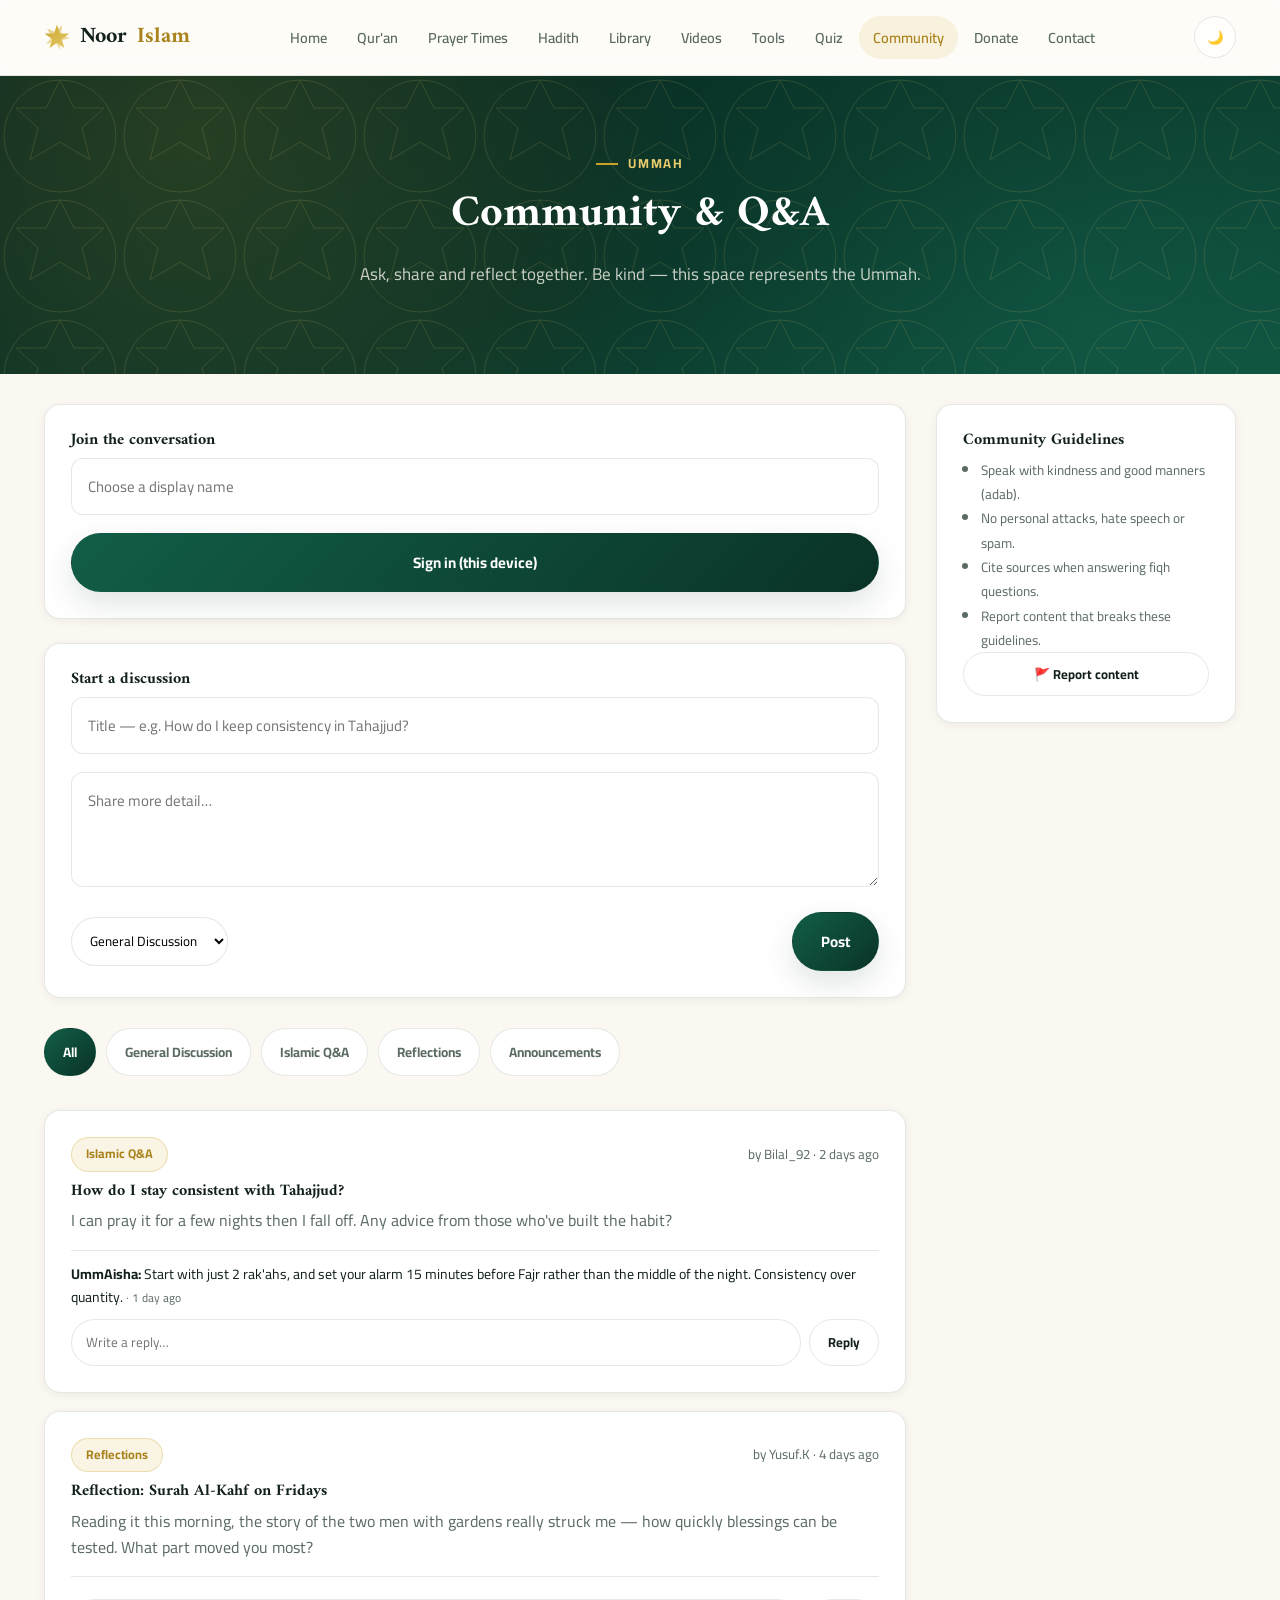
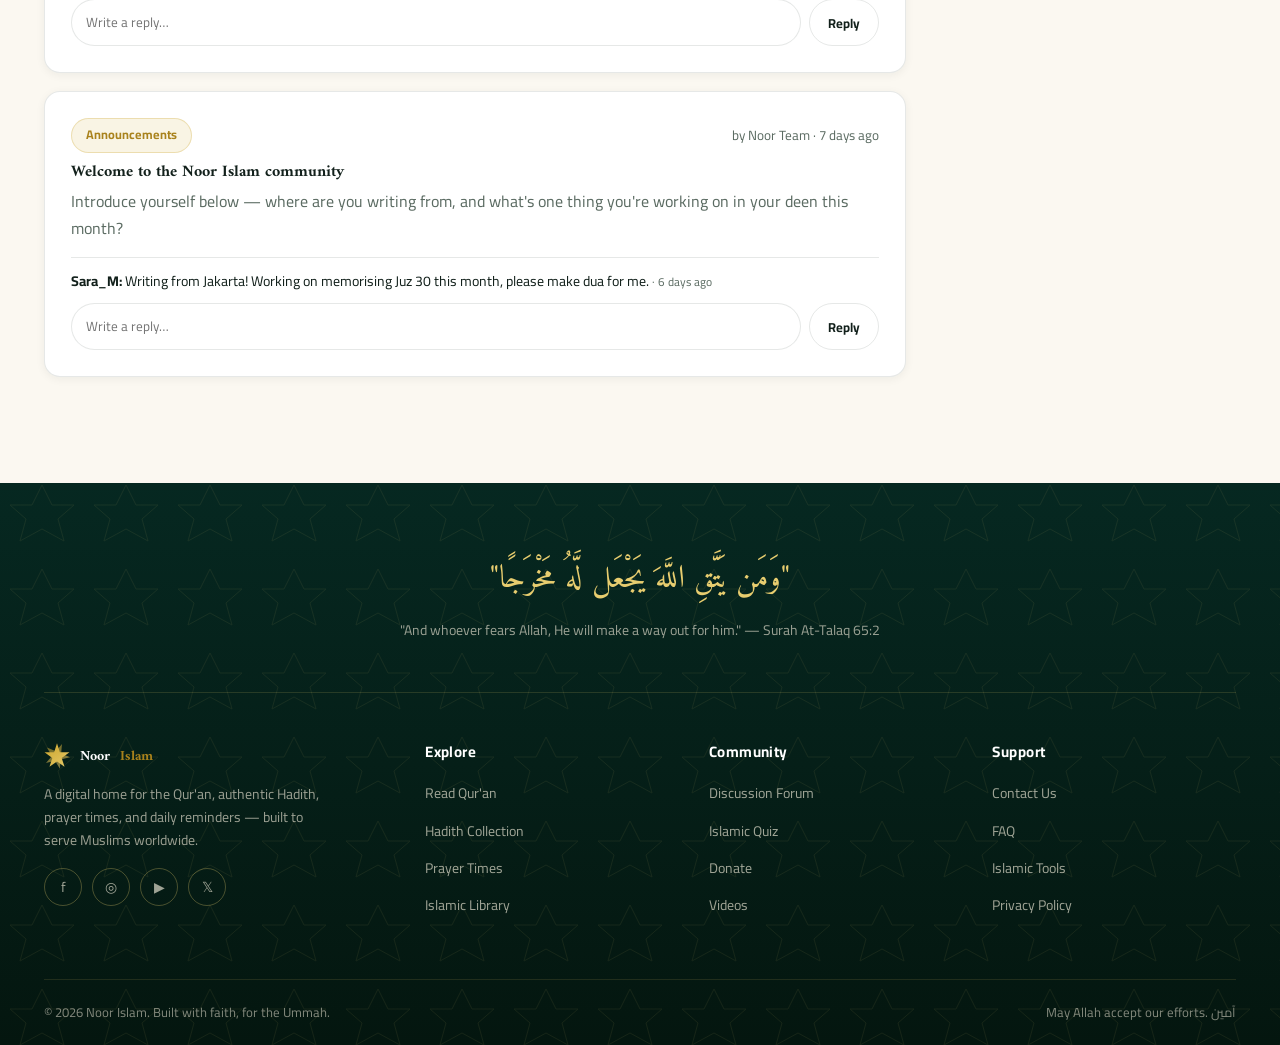
==== community.html @ 0ee1b212 "Add files via upload" ====
<!DOCTYPE html>
<html lang="en">
<head>
<meta charset="UTF-8">
<meta name="viewport" content="width=device-width, initial-scale=1.0">
<title>Community — Discussion &amp; Islamic Q&amp;A | Noor Islam</title>
<meta name="description" content="Join the Noor Islam community: ask questions, share reflections, and reply to fellow Muslims worldwide.">
<link href="https://fonts.googleapis.com/css2?family=Amiri:wght@400;700&family=Cairo:wght@400;500;600;700;800&display=swap" rel="stylesheet">
<link rel="manifest" href="manifest.json">
<link rel="icon" href="icons/icon.svg" type="image/svg+xml">
<meta name="theme-color" content="#0e4d3b">
<link rel="stylesheet" href="css/style.css">
</head>
<body>
<div id="site-header"></div>

<section class="hero" style="padding:70px 0 50px;">
  <div class="container text-center">
    <span class="eyebrow" style="justify-content:center;color:var(--gold-300)">Ummah</span>
    <h1 class="hero-title" style="font-size:clamp(28px,4vw,44px);">Community &amp; Q&amp;A</h1>
    <p class="hero-sub">Ask, share and reflect together. Be kind — this space represents the Ummah.</p>
  </div>
</section>

<section class="section" style="padding-top:30px;">
  <div class="container">
    <div class="grid" style="grid-template-columns:1fr 300px;gap:30px;align-items:flex-start;">

      <div>
        <!-- Profile / sign-in -->
        <div class="card reveal" id="profile-card" style="margin-bottom:24px;"></div>

        <!-- New post -->
        <div class="card reveal" style="margin-bottom:30px;">
          <h4>Start a discussion</h4>
          <div class="field"><input type="text" id="post-title" placeholder="Title — e.g. How do I keep consistency in Tahajjud?"></div>
          <div class="field"><textarea id="post-body" rows="3" placeholder="Share more detail…"></textarea></div>
          <div class="flex justify-between items-center">
            <select id="post-cat" style="padding:10px 14px;border-radius:100px;border:1px solid var(--border);background:var(--surface);">
              <option>General Discussion</option><option>Islamic Q&amp;A</option><option>Reflections</option><option>Announcements</option>
            </select>
            <button class="btn btn-primary" id="post-submit">Post</button>
          </div>
        </div>

        <div class="filter-row" id="forum-filters"></div>
        <div id="thread-list"></div>
      </div>

      <aside class="card reveal">
        <h4>Community Guidelines</h4>
        <ul style="font-size:13.5px;color:var(--text-muted);line-height:1.8;list-style:disc;padding-left:18px;">
          <li>Speak with kindness and good manners (adab).</li>
          <li>No personal attacks, hate speech or spam.</li>
          <li>Cite sources when answering fiqh questions.</li>
          <li>Report content that breaks these guidelines.</li>
        </ul>
        <button class="btn btn-outline btn-block btn-sm" onclick="toast('Report received — a moderator will review this content.')">🚩 Report content</button>
      </aside>
    </div>
  </div>
</section>

<div id="site-footer"></div>
<script src="js/main.js"></script>
<script src="js/community.js"></script>
</body>
</html>
---- css/style.css ----
/* =========================================================
   NOOR ISLAM — Design System
   Palette: Deep emerald + antique gold + ivory + ink
   Display type: Amiri (serif, Arabic-capable)
   Body type: Cairo (Arabic + Latin sans)
   Signature: 8-pointed geometric star (rub el hizb) motif
   ========================================================= */

:root{
  --emerald-950:#062821;
  --emerald-900:#0a3327;
  --emerald-800:#0e4d3b;
  --emerald-700:#125e48;
  --emerald-600:#177259;
  --emerald-500:#1c8a6c;
  --gold-600:#a9821c;
  --gold-500:#c9a227;
  --gold-400:#dcb93f;
  --gold-300:#e8cd6f;
  --ivory-50:#fbf8f1;
  --ivory-100:#f4ecd8;
  --ivory-200:#ece0c4;
  --ink-900:#12201b;
  --ink-700:#26362f;
  --white:#ffffff;

  --bg:var(--ivory-50);
  --bg-alt:var(--ivory-100);
  --surface:#ffffff;
  --surface-glass:rgba(255,255,255,.55);
  --text:var(--ink-900);
  --text-muted:#5b6b62;
  --border:rgba(18,32,27,.1);
  --primary:var(--emerald-800);
  --primary-strong:var(--emerald-950);
  --accent:var(--gold-500);
  --accent-strong:var(--gold-600);
  --shadow-sm:0 2px 10px rgba(6,40,33,.06);
  --shadow-md:0 12px 30px rgba(6,40,33,.12);
  --shadow-gold:0 0 0 1px rgba(201,162,39,.35), 0 8px 24px rgba(201,162,39,.15);
  --radius-sm:10px;
  --radius-md:16px;
  --radius-lg:26px;
  --font-display:'Amiri','Georgia',serif;
  --font-body:'Cairo','Segoe UI',sans-serif;
  --font-arabic:'Amiri Quran','Amiri',serif;
  --header-h:76px;
}

[data-theme="dark"]{
  --bg:#081d17;
  --bg-alt:#0b241c;
  --surface:#0e2c22;
  --surface-glass:rgba(14,44,34,.55);
  --text:#f1ede0;
  --text-muted:#a9baaf;
  --border:rgba(232,205,111,.14);
  --primary:var(--emerald-500);
  --primary-strong:var(--gold-400);
  --shadow-sm:0 2px 12px rgba(0,0,0,.35);
  --shadow-md:0 14px 34px rgba(0,0,0,.45);
}

*,*::before,*::after{box-sizing:border-box;}
html{scroll-behavior:smooth;}
body{
  margin:0;
  background:var(--bg);
  color:var(--text);
  font-family:var(--font-body);
  line-height:1.65;
  -webkit-font-smoothing:antialiased;
  transition:background .35s ease,color .35s ease;
  overflow-x:hidden;
}
img{max-width:100%;display:block;}
a{color:inherit;text-decoration:none;}
ul{list-style:none;margin:0;padding:0;}
h1,h2,h3,h4{font-family:var(--font-display);line-height:1.2;margin:0 0 .5em;font-weight:700;}
p{margin:0 0 1em;color:var(--text-muted);}
button{font-family:inherit;cursor:pointer;}
input,select,textarea{font-family:inherit;}
::selection{background:var(--gold-300);color:var(--ink-900);}

.container{width:100%;max-width:1240px;margin:0 auto;padding:0 24px;}
.section{padding:88px 0;position:relative;}
.section-alt{background:var(--bg-alt);}
.eyebrow{
  display:inline-flex;align-items:center;gap:10px;
  font-size:13px;letter-spacing:.14em;text-transform:uppercase;
  color:var(--accent-strong);font-weight:700;margin-bottom:14px;
}
.eyebrow::before{content:"";width:22px;height:2px;background:var(--accent);display:inline-block;}
.section-head{max-width:640px;margin-bottom:48px;}
.section-head.center{margin-left:auto;margin-right:auto;text-align:center;}
.section-title{font-size:clamp(28px,3.6vw,42px);}
.text-gold{color:var(--accent);}

/* ---------- Star / geometric motif (signature element) ---------- */
.star-motif{
  width:1em;height:1em;display:inline-block;
  background:conic-gradient(from 0deg, var(--accent) 0 12.5%, transparent 0 25%) ;
  -webkit-mask:none;
}
.star8{
  --s:56px;width:var(--s);height:var(--s);position:relative;display:inline-block;
}
.star8::before,.star8::after{
  content:"";position:absolute;inset:0;
  background:linear-gradient(135deg,var(--accent),var(--gold-300));
  clip-path:polygon(50% 0%,61% 35%,98% 35%,68% 57%,79% 91%,50% 70%,21% 91%,32% 57%,2% 35%,39% 35%);
}
.star8::after{transform:rotate(22.5deg);opacity:.55;}
.pattern-bg{
  position:absolute;inset:0;pointer-events:none;opacity:.06;
  background-image:url("data:image/svg+xml,%3Csvg xmlns='http://www.w3.org/2000/svg' width='84' height='84' viewBox='0 0 84 84'%3E%3Cg fill='none' stroke='%23c9a227' stroke-width='1'%3E%3Cpath d='M42 2 L52 22 L74 22 L58 36 L64 58 L42 46 L20 58 L26 36 L10 22 L32 22 Z'/%3E%3Ccircle cx='42' cy='42' r='40'/%3E%3C/g%3E%3C/svg%3E");
  background-size:84px 84px;
}
.divider-star{display:flex;align-items:center;justify-content:center;gap:14px;margin:0 auto 40px;width:fit-content;}
.divider-star::before,.divider-star::after{content:"";width:70px;height:1px;background:linear-gradient(90deg,transparent,var(--accent));}
.divider-star::after{background:linear-gradient(90deg,var(--accent),transparent);}

/* ---------- Buttons ---------- */
.btn{
  display:inline-flex;align-items:center;justify-content:center;gap:8px;
  padding:14px 28px;border-radius:100px;font-weight:700;font-size:15px;
  border:1px solid transparent;transition:transform .25s ease,box-shadow .25s ease,background .25s ease;
  white-space:nowrap;
}
.btn:active{transform:scale(.97);}
.btn-primary{background:linear-gradient(135deg,var(--emerald-700),var(--emerald-900));color:#fff;box-shadow:var(--shadow-md);}
.btn-primary:hover{box-shadow:0 16px 40px rgba(6,40,33,.28);transform:translateY(-2px);}
.btn-gold{background:linear-gradient(135deg,var(--gold-400),var(--gold-600));color:#241a05;box-shadow:var(--shadow-gold);}
.btn-gold:hover{transform:translateY(-2px);}
.btn-outline{background:transparent;border-color:var(--border);color:var(--text);}
.btn-outline:hover{border-color:var(--accent);color:var(--accent-strong);}
.btn-ghost{background:var(--surface-glass);backdrop-filter:blur(10px);border-color:var(--border);color:var(--text);}
.btn-sm{padding:9px 18px;font-size:13px;}
.btn-block{width:100%;}

/* ---------- Glass card ---------- */
.glass{
  background:var(--surface-glass);
  backdrop-filter:blur(16px) saturate(140%);
  -webkit-backdrop-filter:blur(16px) saturate(140%);
  border:1px solid var(--border);
  border-radius:var(--radius-md);
  box-shadow:var(--shadow-sm);
}
.card{
  background:var(--surface);border:1px solid var(--border);border-radius:var(--radius-md);
  padding:26px;box-shadow:var(--shadow-sm);transition:transform .3s ease,box-shadow .3s ease,border-color .3s ease;
}
.card:hover{transform:translateY(-5px);box-shadow:var(--shadow-md);border-color:rgba(201,162,39,.4);}

/* ---------- Navbar ---------- */
.site-header{
  position:sticky;top:0;z-index:200;height:var(--header-h);
  display:flex;align-items:center;
  background:var(--surface-glass);backdrop-filter:blur(18px) saturate(140%);
  -webkit-backdrop-filter:blur(18px) saturate(140%);
  border-bottom:1px solid var(--border);
}
.nav-inner{display:flex;align-items:center;justify-content:space-between;width:100%;}
.brand{display:flex;align-items:center;gap:10px;font-family:var(--font-display);font-size:22px;font-weight:700;color:var(--text);}
.brand .star8{--s:26px;}
.brand span{color:var(--accent-strong);}
.nav-links{display:flex;align-items:center;gap:2px;}
.nav-links a{
  padding:10px 14px;border-radius:100px;font-size:14.5px;font-weight:600;color:var(--text-muted);
  transition:background .2s ease,color .2s ease;
}
.nav-links a:hover,.nav-links a.active{background:rgba(201,162,39,.12);color:var(--accent-strong);}
.nav-actions{display:flex;align-items:center;gap:10px;}
.icon-btn{
  width:42px;height:42px;border-radius:50%;display:flex;align-items:center;justify-content:center;
  background:var(--surface-glass);border:1px solid var(--border);color:var(--text);transition:all .25s ease;
}
.icon-btn:hover{border-color:var(--accent);color:var(--accent-strong);transform:rotate(8deg);}
.hamburger{display:none;width:42px;height:42px;border-radius:50%;border:1px solid var(--border);background:transparent;align-items:center;justify-content:center;flex-direction:column;gap:4px;}
.hamburger span{display:block;width:20px;height:2px;background:var(--text);border-radius:2px;transition:.3s;}
.hamburger.open span:nth-child(1){transform:translateY(6px) rotate(45deg);}
.hamburger.open span:nth-child(2){opacity:0;}
.hamburger.open span:nth-child(3){transform:translateY(-6px) rotate(-45deg);}

.mobile-nav{
  position:fixed;inset:var(--header-h) 0 0 0;background:var(--bg);z-index:190;
  transform:translateY(-110%);transition:transform .35s ease;overflow-y:auto;padding:20px 24px 60px;
}
.mobile-nav.open{transform:translateY(0);}
.mobile-nav a{display:block;padding:16px 6px;font-size:19px;font-weight:700;border-bottom:1px solid var(--border);font-family:var(--font-display);}

/* ---------- Hero ---------- */
.hero{
  position:relative;overflow:hidden;
  background:radial-gradient(circle at 15% 20%,rgba(201,162,39,.16),transparent 45%),
             radial-gradient(circle at 85% 80%,rgba(23,114,89,.35),transparent 50%),
             linear-gradient(160deg,var(--emerald-950),var(--emerald-900) 55%,var(--emerald-800));
  color:#fdf8ea;padding:120px 0 100px;
}
.hero::before{
  content:"";position:absolute;inset:0;opacity:.15;background-repeat:repeat;
  background-image:url("data:image/svg+xml,%3Csvg xmlns='http://www.w3.org/2000/svg' width='120' height='120' viewBox='0 0 120 120'%3E%3Cg fill='none' stroke='%23e8cd6f' stroke-width='1'%3E%3Cpath d='M60 4 L74 32 L104 32 L82 52 L90 84 L60 66 L30 84 L38 52 L16 32 L46 32 Z'/%3E%3Ccircle cx='60' cy='60' r='56'/%3E%3C/g%3E%3C/svg%3E");
}
.hero .container{position:relative;z-index:2;}
.hero-arabic{
  font-family:var(--font-arabic);font-size:clamp(48px,9vw,110px);color:var(--gold-300);
  opacity:.9;text-align:center;margin-bottom:6px;letter-spacing:2px;
}
.hero-title{text-align:center;font-size:clamp(34px,5.4vw,64px);color:#fff;max-width:900px;margin:0 auto 18px;}
.hero-sub{text-align:center;max-width:640px;margin:0 auto 36px;color:rgba(251,248,241,.78);font-size:17px;}
.hero-cta{display:flex;gap:16px;justify-content:center;flex-wrap:wrap;margin-bottom:56px;}
.hero-stats{display:flex;justify-content:center;gap:14px;flex-wrap:wrap;}
.hero-stat{
  text-align:center;padding:18px 26px;border-radius:var(--radius-md);
  background:rgba(255,255,255,.06);border:1px solid rgba(232,205,111,.25);backdrop-filter:blur(8px);
}
.hero-stat b{display:block;font-family:var(--font-display);font-size:26px;color:var(--gold-300);}
.hero-stat span{font-size:12.5px;color:rgba(251,248,241,.7);text-transform:uppercase;letter-spacing:.08em;}

/* ---------- Grids ---------- */
.grid{display:grid;gap:24px;}
.grid-2{grid-template-columns:repeat(2,1fr);}
.grid-3{grid-template-columns:repeat(3,1fr);}
.grid-4{grid-template-columns:repeat(4,1fr);}
.grid-5{grid-template-columns:repeat(5,1fr);}

/* ---------- Category chips ---------- */
.chip{
  display:inline-flex;align-items:center;padding:6px 14px;border-radius:100px;font-size:12.5px;font-weight:700;
  background:rgba(23,114,89,.1);color:var(--emerald-700);border:1px solid rgba(23,114,89,.2);
}
[data-theme="dark"] .chip{background:rgba(232,205,111,.1);color:var(--gold-300);border-color:rgba(232,205,111,.25);}
.chip-gold{background:rgba(201,162,39,.12);color:var(--accent-strong);border-color:rgba(201,162,39,.28);}

/* ---------- Forms ---------- */
.field{margin-bottom:18px;}
.field label{display:block;font-weight:700;font-size:13.5px;margin-bottom:8px;color:var(--text);}
.field input,.field select,.field textarea{
  width:100%;padding:13px 16px;border-radius:12px;border:1px solid var(--border);
  background:var(--surface);color:var(--text);font-size:15px;transition:border-color .2s;
}
.field input:focus,.field select:focus,.field textarea:focus{outline:none;border-color:var(--accent);box-shadow:0 0 0 3px rgba(201,162,39,.15);}
.search-bar{position:relative;}
.search-bar input{padding-left:46px;}
.search-bar svg{position:absolute;left:16px;top:50%;transform:translateY(-50%);opacity:.5;}

/* ---------- Tabs / filters ---------- */
.filter-row{display:flex;gap:10px;flex-wrap:wrap;margin-bottom:34px;}
.filter-btn{
  padding:10px 18px;border-radius:100px;border:1px solid var(--border);background:var(--surface);
  font-weight:700;font-size:13.5px;color:var(--text-muted);transition:.2s;
}
.filter-btn:hover{border-color:var(--accent);}
.filter-btn.active{background:linear-gradient(135deg,var(--emerald-700),var(--emerald-900));color:#fff;border-color:transparent;}

/* ---------- Footer ---------- */
.site-footer{
  background:linear-gradient(180deg,var(--emerald-950),#04160f);color:#e9e4d3;position:relative;overflow:hidden;padding-top:70px;
}
.site-footer::before{
  content:"";position:absolute;inset:0;opacity:.08;
  background-image:url("data:image/svg+xml,%3Csvg xmlns='http://www.w3.org/2000/svg' width='84' height='84' viewBox='0 0 84 84'%3E%3Cg fill='none' stroke='%23e8cd6f' stroke-width='1'%3E%3Cpath d='M42 2 L52 22 L74 22 L58 36 L64 58 L42 46 L20 58 L26 36 L10 22 L32 22 Z'/%3E%3C/g%3E%3C/svg%3E");
}
.footer-quote{position:relative;z-index:1;text-align:center;padding-bottom:50px;border-bottom:1px solid rgba(232,205,111,.15);margin-bottom:50px;}
.footer-quote p{font-family:var(--font-arabic);font-size:clamp(22px,3vw,32px);color:var(--gold-300);margin-bottom:10px;}
.footer-quote span{color:rgba(233,228,211,.65);font-size:14px;}
.footer-grid{position:relative;z-index:1;display:grid;grid-template-columns:1.4fr 1fr 1fr 1fr;gap:40px;padding-bottom:50px;}
.footer-grid h4{color:#fff;font-size:15px;margin-bottom:18px;font-family:var(--font-body);letter-spacing:.03em;}
.footer-grid li{margin-bottom:11px;}
.footer-grid a{color:rgba(233,228,211,.68);font-size:14px;transition:color .2s;}
.footer-grid a:hover{color:var(--gold-300);}
.footer-brand p{color:rgba(233,228,211,.65);font-size:14px;max-width:280px;}
.social-row{display:flex;gap:10px;margin-top:16px;}
.social-row a{
  width:38px;height:38px;border-radius:50%;border:1px solid rgba(232,205,111,.3);display:flex;align-items:center;justify-content:center;
  transition:.2s;
}
.social-row a:hover{background:var(--gold-500);color:#221a04;}
.footer-bottom{position:relative;z-index:1;border-top:1px solid rgba(232,205,111,.12);padding:22px 0;display:flex;justify-content:space-between;flex-wrap:wrap;gap:10px;font-size:13px;color:rgba(233,228,211,.55);}

/* ---------- Utility ---------- */
.flex{display:flex;}
.items-center{align-items:center;}
.justify-between{justify-content:space-between;}
.gap-8{gap:8px;}.gap-12{gap:12px;}.gap-16{gap:16px;}.gap-24{gap:24px;}
.mt-0{margin-top:0;}.mb-0{margin-bottom:0;}
.text-center{text-align:center;}
.reveal{opacity:0;transform:translateY(24px);transition:opacity .7s ease,transform .7s ease;}
.reveal.in{opacity:1;transform:translateY(0);}
.badge-count{
  min-width:20px;height:20px;padding:0 6px;border-radius:100px;background:var(--accent);color:#241a05;
  font-size:11px;font-weight:800;display:inline-flex;align-items:center;justify-content:center;
}
.skeleton{background:linear-gradient(90deg,var(--bg-alt) 25%,var(--surface) 50%,var(--bg-alt) 75%);background-size:200% 100%;animation:shimmer 1.4s infinite;border-radius:10px;}
@keyframes shimmer{0%{background-position:200% 0;}100%{background-position:-200% 0;}}
@keyframes spin{to{transform:rotate(360deg);}}
.spin{animation:spin 6s linear infinite;}
.float{animation:float 5s ease-in-out infinite;}
@keyframes float{0%,100%{transform:translateY(0);}50%{transform:translateY(-10px);}}

/* progress bar (donate) */
.progress{height:10px;border-radius:100px;background:var(--bg-alt);overflow:hidden;}
.progress > i{display:block;height:100%;background:linear-gradient(90deg,var(--gold-400),var(--emerald-600));border-radius:100px;}

/* toast */
.toast{
  position:fixed;bottom:26px;left:50%;transform:translateX(-50%) translateY(30px);
  background:var(--primary-strong);color:#fff;padding:14px 24px;border-radius:100px;font-weight:700;font-size:14px;
  box-shadow:var(--shadow-md);z-index:400;opacity:0;pointer-events:none;transition:.35s ease;
}
.toast.show{opacity:1;transform:translateX(-50%) translateY(0);}

/* back to top */
.to-top{
  position:fixed;right:22px;bottom:22px;width:48px;height:48px;border-radius:50%;
  background:linear-gradient(135deg,var(--gold-400),var(--gold-600));color:#221a04;display:flex;align-items:center;justify-content:center;
  box-shadow:var(--shadow-md);opacity:0;pointer-events:none;transition:.3s;z-index:150;border:none;
}
.to-top.show{opacity:1;pointer-events:auto;}

/* responsive */
@media (max-width:1024px){
  .grid-4{grid-template-columns:repeat(2,1fr);}
  .grid-5{grid-template-columns:repeat(3,1fr);}
  .footer-grid{grid-template-columns:1fr 1fr;}
}
@media (max-width:860px){
  .nav-links{display:none;}
  .hamburger{display:flex;}
  .grid-2,.grid-3{grid-template-columns:1fr;}
  .section{padding:64px 0;}
}
@media (max-width:560px){
  .grid-4,.grid-5{grid-template-columns:repeat(2,1fr);}
  .footer-grid{grid-template-columns:1fr;}
  .hero{padding:100px 0 70px;}
}
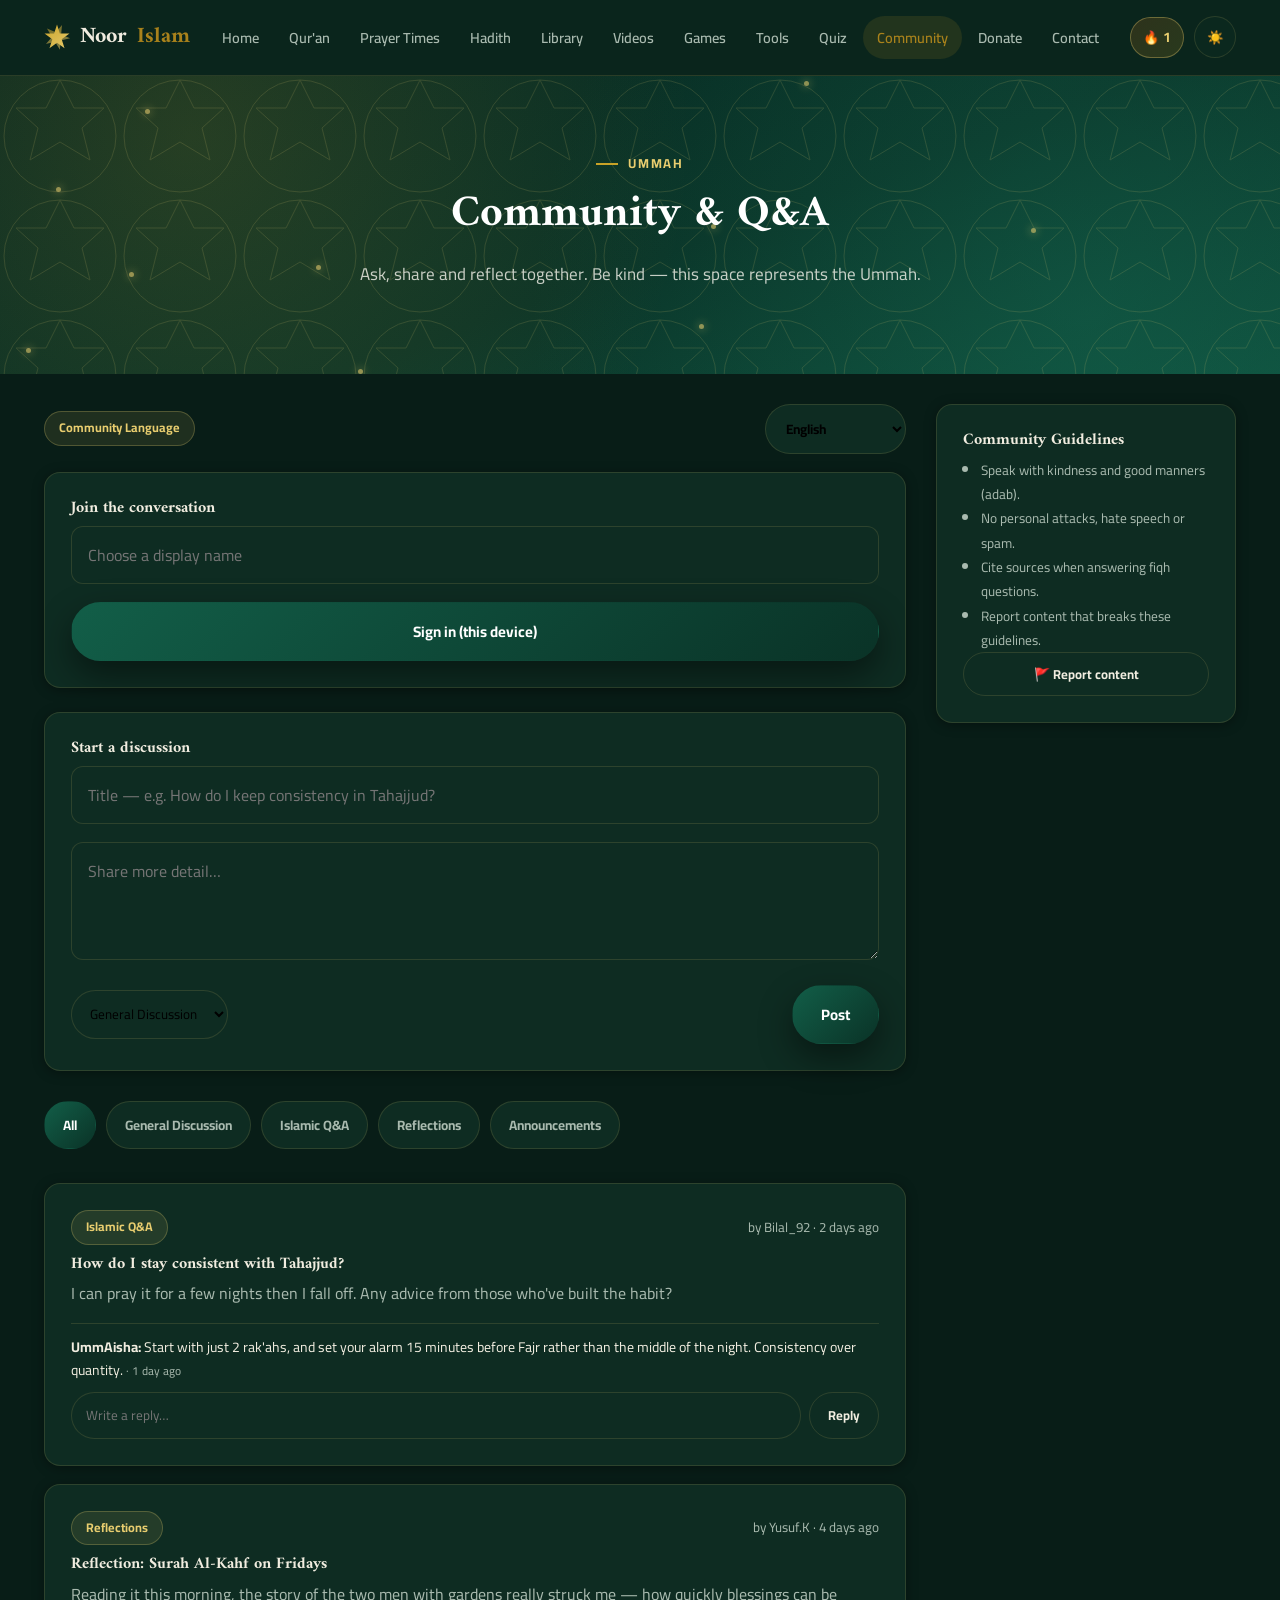
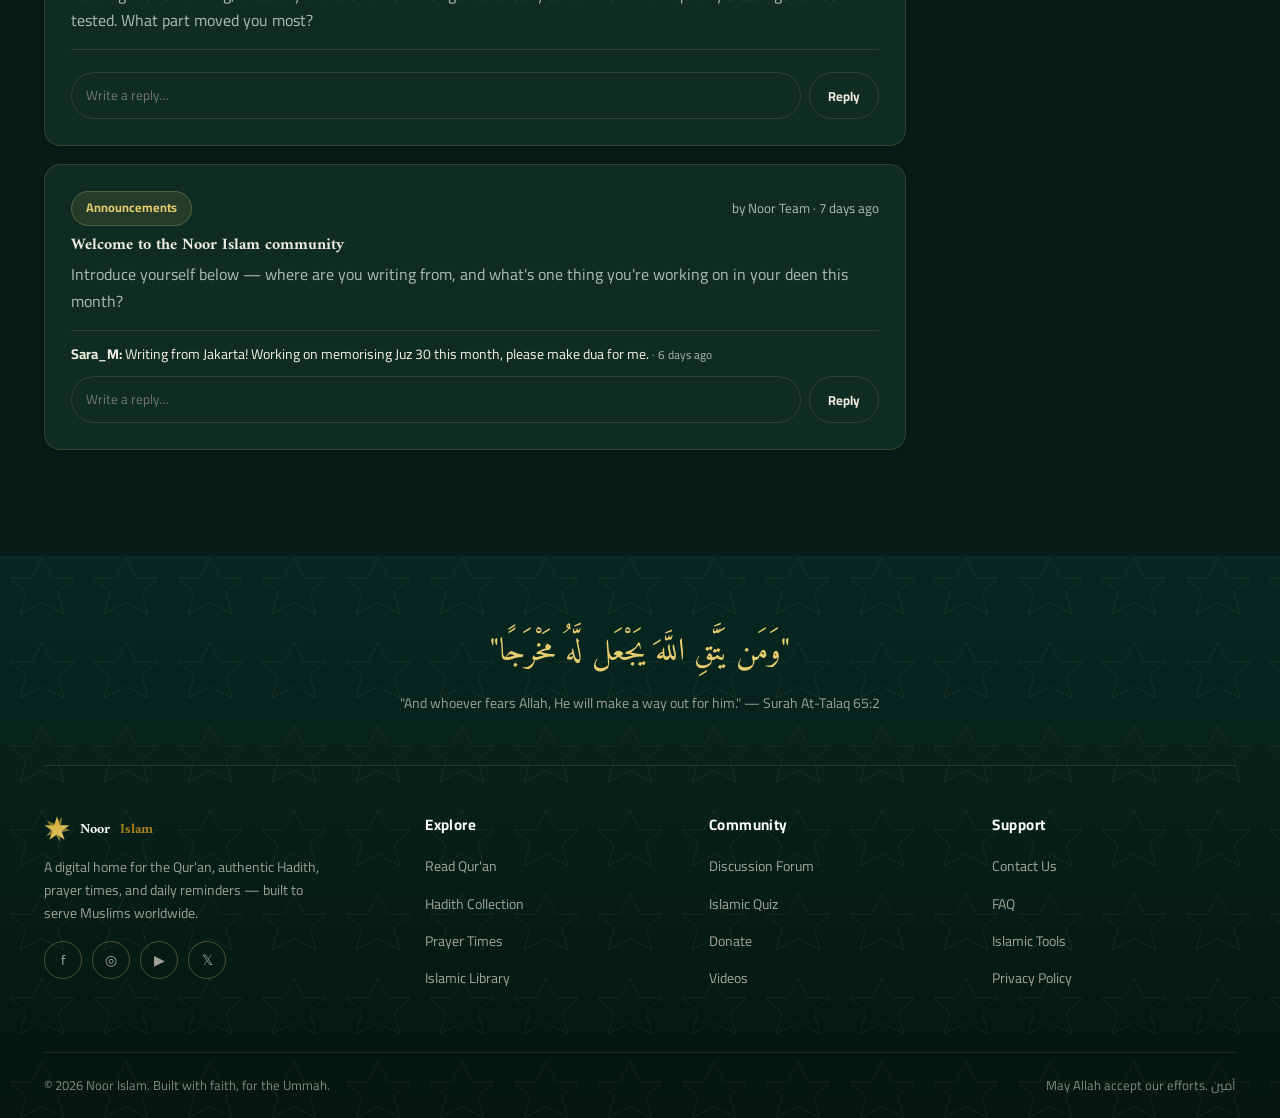
==== commit 1cc785bd: "Add files via upload" ====
--- a/community.html
+++ b/community.html
@@ -17,8 +17,8 @@
 <section class="hero" style="padding:70px 0 50px;">
   <div class="container text-center">
     <span class="eyebrow" style="justify-content:center;color:var(--gold-300)">Ummah</span>
-    <h1 class="hero-title" style="font-size:clamp(28px,4vw,44px);">Community &amp; Q&amp;A</h1>
-    <p class="hero-sub">Ask, share and reflect together. Be kind — this space represents the Ummah.</p>
+    <h1 class="hero-title" id="community-hero-title" style="font-size:clamp(28px,4vw,44px);">Community &amp; Q&amp;A</h1>
+    <p class="hero-sub" id="community-hero-sub">Ask, share and reflect together. Be kind — this space represents the Ummah.</p>
   </div>
 </section>
 
@@ -27,17 +27,26 @@
     <div class="grid" style="grid-template-columns:1fr 300px;gap:30px;align-items:flex-start;">
 
       <div>
+        <div class="flex justify-between items-center reveal" style="margin-bottom:18px;">
+          <span class="chip chip-gold" id="lang-label">Community Language</span>
+          <select id="lang-select" style="padding:10px 16px;border-radius:100px;border:1px solid var(--border);background:var(--surface);font-weight:700;font-size:13.5px;">
+            <option value="en">English</option>
+            <option value="ur">اردو (Urdu)</option>
+            <option value="ar">العربية (Arabic)</option>
+          </select>
+        </div>
+
         <!-- Profile / sign-in -->
         <div class="card reveal" id="profile-card" style="margin-bottom:24px;"></div>
 
         <!-- New post -->
         <div class="card reveal" style="margin-bottom:30px;">
-          <h4>Start a discussion</h4>
+          <h4 id="lbl-start">Start a discussion</h4>
           <div class="field"><input type="text" id="post-title" placeholder="Title — e.g. How do I keep consistency in Tahajjud?"></div>
           <div class="field"><textarea id="post-body" rows="3" placeholder="Share more detail…"></textarea></div>
           <div class="flex justify-between items-center">
             <select id="post-cat" style="padding:10px 14px;border-radius:100px;border:1px solid var(--border);background:var(--surface);">
-              <option>General Discussion</option><option>Islamic Q&amp;A</option><option>Reflections</option><option>Announcements</option>
+              <option id="opt-general">General Discussion</option><option id="opt-qa">Islamic Q&amp;A</option><option id="opt-reflect">Reflections</option><option id="opt-announce">Announcements</option>
             </select>
             <button class="btn btn-primary" id="post-submit">Post</button>
           </div>
@@ -48,14 +57,14 @@
       </div>
 
       <aside class="card reveal">
-        <h4>Community Guidelines</h4>
-        <ul style="font-size:13.5px;color:var(--text-muted);line-height:1.8;list-style:disc;padding-left:18px;">
+        <h4 id="lbl-guidelines">Community Guidelines</h4>
+        <ul id="guidelines-list" style="font-size:13.5px;color:var(--text-muted);line-height:1.8;list-style:disc;padding-left:18px;">
           <li>Speak with kindness and good manners (adab).</li>
           <li>No personal attacks, hate speech or spam.</li>
           <li>Cite sources when answering fiqh questions.</li>
           <li>Report content that breaks these guidelines.</li>
         </ul>
-        <button class="btn btn-outline btn-block btn-sm" onclick="toast('Report received — a moderator will review this content.')">🚩 Report content</button>
+        <button class="btn btn-outline btn-block btn-sm" id="report-btn" onclick="toast('Report received — a moderator will review this content.')">🚩 Report content</button>
       </aside>
     </div>
   </div>
--- a/css/style.css
+++ b/css/style.css
@@ -238,11 +238,11 @@
 .field label{display:block;font-weight:700;font-size:13.5px;margin-bottom:8px;color:var(--text);}
 .field input,.field select,.field textarea{
   width:100%;padding:13px 16px;border-radius:12px;border:1px solid var(--border);
-  background:var(--surface);color:var(--text);font-size:15px;transition:border-color .2s;
+  background:var(--surface);color:var(--text);font-size:16px;transition:border-color .2s;
 }
 .field input:focus,.field select:focus,.field textarea:focus{outline:none;border-color:var(--accent);box-shadow:0 0 0 3px rgba(201,162,39,.15);}
 .search-bar{position:relative;}
-.search-bar input{padding-left:46px;}
+.search-bar input{padding-left:46px;font-size:16px;}
 .search-bar svg{position:absolute;left:16px;top:50%;transform:translateY(-50%);opacity:.5;}
 
 /* ---------- Tabs / filters ---------- */
@@ -319,6 +319,83 @@
 }
 .to-top.show{opacity:1;pointer-events:auto;}
 
+/* ---------- Reader layout (Quran / two-column pages) ---------- */
+.reader-layout{display:grid;grid-template-columns:340px 1fr;gap:30px;align-items:flex-start;}
+.reader-sidebar{position:sticky;top:calc(var(--header-h) + 20px);max-height:78vh;display:flex;flex-direction:column;}
+.ayah-actions{display:flex;gap:8px;flex-wrap:wrap;}
+@media (max-width:900px){
+  .reader-layout{grid-template-columns:1fr;}
+  .reader-sidebar{position:relative;top:0;max-height:340px;}
+}
+@media (max-width:480px){
+  .ayah-actions .icon-btn{width:34px;height:34px;font-size:14px;}
+  #reader-title{font-size:19px;}
+}
+
+/* full-surah audio player */
+.surah-player{
+  display:flex;align-items:center;gap:14px;padding:16px 18px;border-radius:var(--radius-md);
+  background:linear-gradient(135deg,var(--emerald-900),var(--emerald-950));color:#fdf8ea;margin-bottom:24px;flex-wrap:wrap;
+}
+.surah-player select{background:rgba(255,255,255,.08);border:1px solid rgba(232,205,111,.3);color:#fff;border-radius:100px;padding:8px 14px;font-size:13px;font-weight:700;}
+.surah-play-btn{
+  width:52px;height:52px;border-radius:50%;border:none;flex-shrink:0;
+  background:linear-gradient(135deg,var(--gold-400),var(--gold-600));color:#241a05;font-size:18px;font-weight:800;
+}
+.surah-player .progress{flex:1;min-width:120px;background:rgba(255,255,255,.15);}
+.surah-time{font-size:12px;color:rgba(253,248,234,.75);white-space:nowrap;}
+
+/* ---------- Streak badge ---------- */
+.streak-badge{
+  display:inline-flex;align-items:center;gap:4px;padding:8px 12px;border-radius:100px;
+  background:linear-gradient(135deg,rgba(233,120,26,.16),rgba(201,162,39,.16));
+  border:1px solid rgba(233,120,26,.35);font-weight:800;font-size:13px;color:#c9701a;
+}
+[data-theme="dark"] .streak-badge{color:var(--gold-300);border-color:rgba(232,205,111,.35);}
+.streak-badge b{font-size:14px;}
+
+/* ---------- Mobile bottom navigation ---------- */
+.bottom-nav{
+  display:none;position:fixed;left:0;right:0;bottom:0;z-index:180;
+  background:var(--surface-glass);backdrop-filter:blur(18px) saturate(140%);
+  border-top:1px solid var(--border);padding:6px 4px calc(6px + env(safe-area-inset-bottom));
+  justify-content:space-around;align-items:center;
+}
+.bottom-nav a{
+  display:flex;flex-direction:column;align-items:center;gap:2px;padding:6px 10px;border-radius:14px;
+  font-size:10.5px;font-weight:700;color:var(--text-muted);transition:.2s;
+}
+.bottom-nav a span{font-size:19px;}
+.bottom-nav a.active{color:var(--accent-strong);background:rgba(201,162,39,.12);}
+@media (max-width:860px){
+  .bottom-nav{display:flex;}
+  body{padding-bottom:66px;}
+  .to-top{bottom:78px;}
+}
+
+/* ---------- Hero floating particles ---------- */
+.hero-particles{position:absolute;inset:0;overflow:hidden;pointer-events:none;z-index:1;}
+.particle-star{
+  position:absolute;width:5px;height:5px;background:var(--gold-300);border-radius:50%;
+  opacity:.6;animation:particleFloat 8s ease-in-out infinite;box-shadow:0 0 8px 1px rgba(232,205,111,.6);
+}
+@keyframes particleFloat{
+  0%,100%{transform:translateY(0) scale(1);opacity:.3;}
+  50%{transform:translateY(-30px) scale(1.4);opacity:.85;}
+}
+
+/* ---------- Page fade-in ---------- */
+body{animation:pageFade .5s ease both;}
+@keyframes pageFade{from{opacity:0;}to{opacity:1;}}
+
+/* ---------- Notification prompt banner ---------- */
+.notify-banner{
+  display:flex;align-items:center;gap:14px;padding:16px 20px;border-radius:var(--radius-md);
+  background:linear-gradient(135deg,rgba(201,162,39,.12),rgba(23,114,89,.1));border:1px solid var(--border);
+  margin-bottom:24px;flex-wrap:wrap;
+}
+.notify-banner p{margin:0;flex:1;min-width:200px;font-size:14px;}
+
 /* responsive */
 @media (max-width:1024px){
   .grid-4{grid-template-columns:repeat(2,1fr);}
@@ -333,6 +410,7 @@
 }
 @media (max-width:560px){
   .grid-4,.grid-5{grid-template-columns:repeat(2,1fr);}
+  #memory-grid{grid-template-columns:repeat(3,1fr) !important;}
   .footer-grid{grid-template-columns:1fr;}
   .hero{padding:100px 0 70px;}
 }
